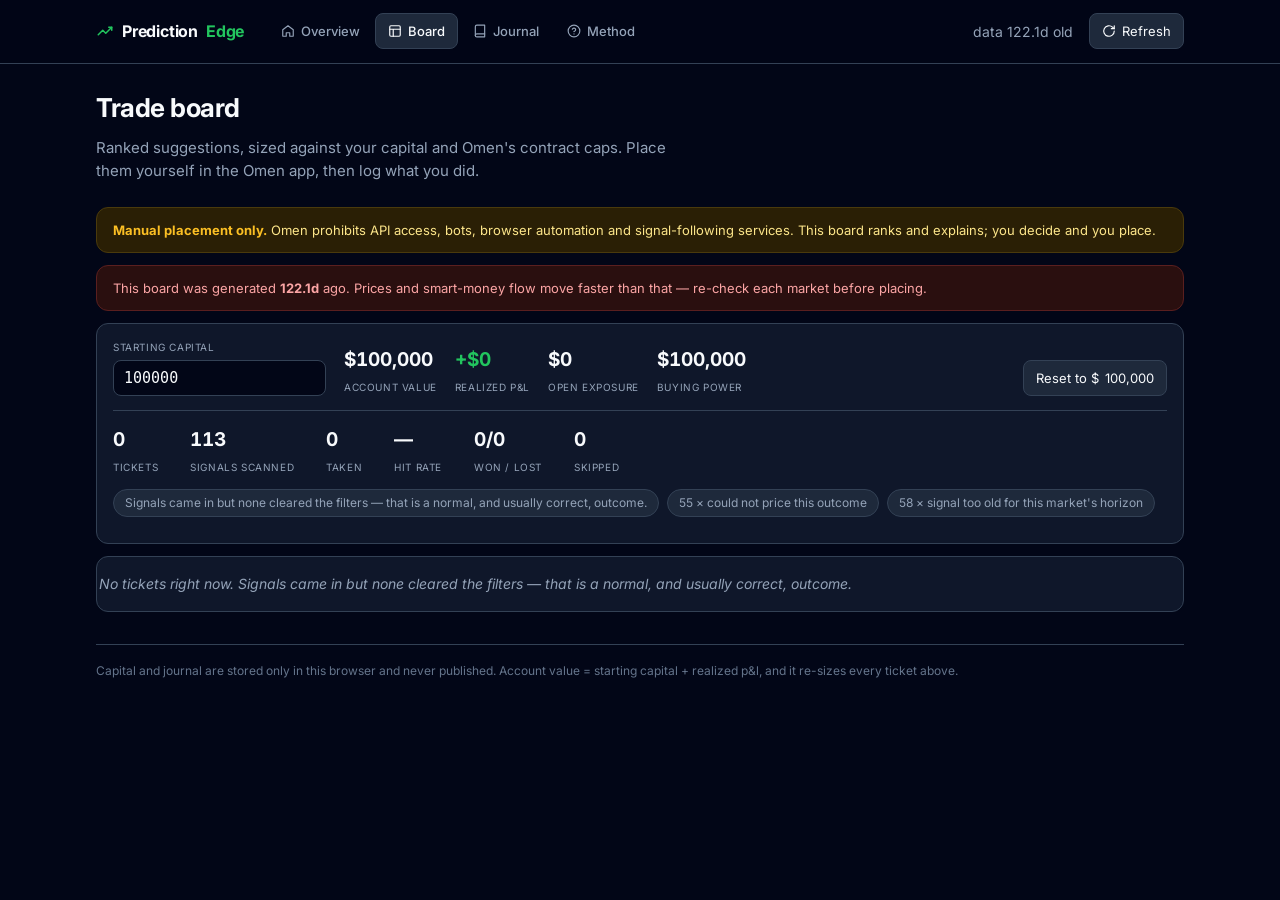
==== docs/board.html @ c85e6800 "Redesign the site: four pages, shared assets, dashboard design system The board had outgrown one pag" ====
<!doctype html>
<html lang="en">
<head>
<meta charset="utf-8" />
<meta name="viewport" content="width=device-width, initial-scale=1" />
<meta name="robots" content="noindex, nofollow" />
<title>PredictionEdge — trade board</title>
<link rel="stylesheet" href="assets/app.css" />
</head>
<body>
<div class="wrap">
  <h1>Trade board</h1>
  <p class="lede">Ranked suggestions, sized against your capital and Omen's contract caps.
    Place them yourself in the Omen app, then log what you did.</p>

  <div class="banner">
    <b>Manual placement only.</b> Omen prohibits API access, bots, browser automation and
    signal-following services. This board ranks and explains; you decide and you place.
  </div>

  <div class="alert" id="stale"></div>
  <div class="alert" id="danger"></div>

  <div class="card">
    <div style="display:flex;align-items:flex-end;gap:18px;flex-wrap:wrap;
                padding-bottom:14px;margin-bottom:14px;border-bottom:1px solid var(--line)">
      <div>
        <label for="cap" style="display:block;color:var(--muted);font-size:10px;
          text-transform:uppercase;letter-spacing:.6px;margin-bottom:5px">Starting capital</label>
        <input type="number" id="cap" min="0" step="100" oninput="setCapital(this.value)" />
      </div>
      <div class="stat"><b id="v-account">—</b><span>account value</span></div>
      <div class="stat"><b id="v-realized">—</b><span>realized p&amp;l</span></div>
      <div class="stat"><b id="v-open">—</b><span>open exposure</span></div>
      <div class="stat"><b id="v-power">—</b><span>buying power</span></div>
      <div class="grow"></div>
      <button onclick="resetCapital()">Reset to $<span id="defcap"></span></button>
    </div>
    <div class="stats" id="stats"></div>
    <div class="filters" id="filters"></div>
    <div class="muted" style="font-size:12px;margin-top:10px" id="openrow"></div>
  </div>

  <div id="tickets"></div>

  <footer>
    Capital and journal are stored only in this browser and never published. Account value
    = starting capital + realized p&amp;l, and it re-sizes every ticket above.
  </footer>
</div>

<script src="assets/app.js"></script>
<script>
mountNav('board.html');

function render(keepFocus){
  stampUpdated();
  $('defcap').textContent = Number(defaultCap()).toLocaleString();
  if(!keepFocus || document.activeElement !== $('cap')) $('cap').value = capital();

  const age = dataAgeMin(), s = $('stale');
  if(age != null && age > 90){
    s.style.display='block';
    s.innerHTML = `This board was generated <b>${fmtDur(age/60)}</b> ago. Prices and
      smart-money flow move faster than that — re-check each market before placing.`;
  } else s.style.display='none';

  const L = ledger();
  $('v-account').textContent  = money(L.account);
  $('v-realized').textContent = signed(L.realized);
  $('v-realized').className   = L.realized>=0?'pos':'neg';
  $('v-open').textContent     = money(L.openExposure);
  $('v-power').textContent    = money(L.power);
  $('v-power').className      = L.power<0?'neg':'';

  // Omen's 5% daily loss limit, estimated from outcomes logged in the last 24h.
  const lim = L.start * ((DATA.omen && DATA.omen.daily_loss_fraction) || 0.05);
  const d = $('danger');
  if(L.todayPnl < 0 && Math.abs(L.todayPnl) >= lim*0.6){
    d.style.display='block';
    d.innerHTML = Math.abs(L.todayPnl) >= lim
      ? `<b>Daily loss limit reached.</b> Logged losses in the last 24h are
         ${money(Math.abs(L.todayPnl))} against Omen's ${money(lim)} (5%) limit. Stop for the day.`
      : `Logged losses in the last 24h are ${money(Math.abs(L.todayPnl))} of Omen's
         ${money(lim)} (5%) daily limit — ${money(lim-Math.abs(L.todayPnl))} of room left.`;
  } else d.style.display='none';

  const {live, expired} = splitTickets();
  $('stats').innerHTML =
    stat(live.length,'tickets')+stat(DATA.considered||0,'signals scanned')+
    stat(L.taken,'taken')+stat(L.hit==null?'—':(L.hit*100).toFixed(0)+'%','hit rate')+
    stat(L.won+'/'+L.lost,'won / lost')+stat(L.skipped,'skipped');

  $('openrow').innerHTML = L.openCount
    ? `<b style="color:var(--txt)">${L.openCount}</b> position${L.openCount!==1?'s':''} still open,
       ${money(L.openExposure)} at risk — mark them Won or Lost as they resolve to keep capital accurate.`
    : '';

  const chips = Object.entries(DATA.rejected||{}).map(([k,v])=>`<span class="chip">${v} × ${esc(k)}</span>`);
  if(expired.length) chips.unshift(`<span class="chip">${expired.length} × expired since generated</span>`);
  (DATA.notes||[]).forEach(n=>chips.unshift(`<span class="chip">${esc(n)}</span>`));
  $('filters').innerHTML = chips.join('');

  $('tickets').innerHTML = live.length
    ? live.map((t,i)=>ticket(t,i+1,L)).join('')
    : `<div class="card empty">No tickets right now. ${esc((DATA.notes||[])[0]
        ||'An empty board is a normal, and usually correct, outcome.')}</div>`;
}
function stat(v,l){ return `<div class="stat"><b>${v}</b><span>${l}</span></div>`; }

function ticket(t,rank,L){
  const id = t.market_id+':'+t.outcome;
  const st = (jread()[id]||{}).status||'';
  const done = ['taken','skipped','won','lost'].includes(st);
  const h = hoursLeft(t), a = ageMin(t);
  const z = sizeFor(t.entry_price, L.account, t.conviction);
  const warnings = (t.warnings||[]).filter(w=>!/size capped by Omen/.test(w));
  if(z && z.capped==='omen-market-limit') warnings.push("size capped by Omen's per-market contract limit");
  if(z && z.cost > L.power) warnings.push('costs more than your buying power');
  const why = (t.why||[]).map(w =>
    /latest buy .* min ago/.test(w) && a!=null ? `latest buy ${a.toFixed(0)} min ago` :
    /until it resolves/.test(w) && h!=null ? `${h.toFixed(0)}h until it resolves` : w);
  return `<article class="ticket ${done?'done':''}">
    <div class="thead">
      <div class="rank">${rank}</div>
      <div style="flex:1">
        <div class="side">${esc(t.side_label)}</div>
        ${t.url?`<a class="mkt" href="${esc(t.url)}" target="_blank" rel="noopener">verify on Polymarket ${ICON.ext}</a>`:''}
      </div>
      <div class="conv"><b>${(t.conviction*100).toFixed(0)}</b><span>conviction</span></div>
    </div>
    <div class="bar"><i style="width:${(t.conviction*100).toFixed(0)}%"></i></div>
    <div class="grid">
      <div class="f"><b>${t.entry_price.toFixed(2)}</b><span>buy at (when generated)</span></div>
      <div class="f"><b>${z?z.contracts:'—'}</b><span>contracts</span></div>
      <div class="f"><b>${z?'$'+z.cost.toFixed(2):'—'}</b><span>cost</span></div>
      <div class="f"><b>${z?'$'+z.max_payout.toFixed(0):'—'}</b><span>if it wins</span></div>
      <div class="f"><b>${fmtDur(h)}</b><span>to resolve</span></div>
      <div class="f"><b>${t.whale_price.toFixed(2)}</b><span>whale paid</span></div>
    </div>
    <ul class="why">${why.map(w=>`<li>${esc(w)}</li>`).join('')}</ul>
    ${warnings.length?`<div class="warn">${warnings.map(esc).join(' · ')}</div>`:''}
    <div class="acts">
      ${done
        ? `<span class="status">logged: ${esc(st)}</span>
           <button onclick="mark('${esc(id)}','won')">Won</button>
           <button onclick="mark('${esc(id)}','lost')">Lost</button>
           <button onclick="mark('${esc(id)}','')">Undo</button>`
        : `<button class="take" onclick="mark('${esc(id)}','taken')">I placed this</button>
           <button class="skip" onclick="mark('${esc(id)}','skipped')">Skip</button>`}
    </div>
  </article>`;
}
function onLoadError(){ $('tickets').innerHTML='<div class="card empty">Could not load board.json.</div>'; }
load(); setInterval(load, 300000);
</script>
</body>
</html>
---- docs/assets/app.css ----
/* PredictionEdge — shared styles.
   One stylesheet across all pages so the views read as one product.
   Palette/type follow the "Modern Dark" fintech-dashboard system: deep slate base
   (never pure #000, which smears on OLED), green reserved for positive/accent only. */

@import url('https://fonts.googleapis.com/css2?family=Inter:wght@400;500;600;700&display=swap');

:root{
  /* surfaces */
  --bg:#020617; --panel:#0F172A; --panel2:#1E293B; --line:#334155;
  /* text */
  --txt:#F8FAFC; --muted:#94A3B8; --dim:#64748B;
  /* semantic */
  --accent:#22C55E; --accent2:#38BDF8; --warn:#FBBF24; --bad:#EF4444;
  /* dense dashboard scale (8-32px) */
  --s1:8px; --s2:12px; --s3:16px; --s4:24px; --s5:32px;
  --radius:12px;
  --ease:cubic-bezier(.16,1,.3,1);
}
*{box-sizing:border-box}
html{-webkit-text-size-adjust:100%}
body{margin:0;background:var(--bg);color:var(--txt);
  font-family:Inter,-apple-system,BlinkMacSystemFont,"Segoe UI",Roboto,sans-serif;
  font-size:14px;line-height:1.55;-webkit-font-smoothing:antialiased}
a{color:var(--accent2)}
button,a,summary,[role=button]{cursor:pointer}
:focus-visible{outline:2px solid var(--accent2);outline-offset:2px;border-radius:6px}
.wrap{max-width:1120px;margin:0 auto;padding:0 var(--s3) 64px}
.muted{color:var(--muted)}.dim{color:var(--dim)}
.grow{flex:1}
.mono{font-family:ui-monospace,SFMono-Regular,Menlo,Consolas,monospace;
  font-variant-numeric:tabular-nums}
.pos{color:var(--accent)}.neg{color:var(--bad)}
.sr{position:absolute;width:1px;height:1px;overflow:hidden;clip:rect(0 0 0 0);
  white-space:nowrap}

/* --- top bar + tabs ---------------------------------------------------- */
.topbar{position:sticky;top:0;z-index:20;background:rgba(2,6,23,.88);
  backdrop-filter:blur(10px);border-bottom:1px solid var(--line);margin-bottom:var(--s4)}
.topbar .inner{max-width:1120px;margin:0 auto;padding:var(--s2) var(--s3);
  display:flex;align-items:center;gap:var(--s3);flex-wrap:wrap}
.logo{display:flex;align-items:center;gap:8px;font-weight:700;font-size:16px;
  text-decoration:none;color:var(--txt);letter-spacing:-.2px;
  padding:7px 8px;margin-left:-8px;border-radius:8px;min-height:38px}
.logo:hover{background:var(--panel2)}
.logo span{color:var(--accent)}
.logo svg{width:18px;height:18px;color:var(--accent)}
nav.tabs{display:flex;gap:2px;flex-wrap:wrap}
nav.tabs a{display:flex;align-items:center;gap:6px;color:var(--muted);
  text-decoration:none;font-size:13px;font-weight:500;padding:7px 12px;
  border-radius:8px;border:1px solid transparent;transition:.18s var(--ease)}
nav.tabs a svg{width:14px;height:14px}
nav.tabs a:hover{color:var(--txt);background:var(--panel2)}
nav.tabs a[aria-current=page]{color:var(--txt);background:var(--panel2);
  border-color:var(--line)}

button{background:var(--panel2);color:var(--txt);border:1px solid var(--line);
  border-radius:8px;padding:7px 12px;font:inherit;font-size:13px;
  display:inline-flex;align-items:center;gap:6px;transition:.18s var(--ease)}
button:hover{border-color:var(--accent2)}
button svg{width:14px;height:14px}
input[type=number],input[type=text]{background:var(--bg);color:var(--txt);
  border:1px solid var(--line);border-radius:8px;padding:8px 10px;font-size:15px;
  font-family:ui-monospace,SFMono-Regular,Menlo,monospace;font-variant-numeric:tabular-nums}
input:focus{outline:none;border-color:var(--accent2)}

/* --- blocks ------------------------------------------------------------- */
.card{background:var(--panel);border:1px solid var(--line);border-radius:var(--radius);
  padding:var(--s3);margin-bottom:var(--s2)}
h1{font-size:26px;margin:0 0 var(--s1);letter-spacing:-.5px;font-weight:700}
h2{font-size:17px;margin:var(--s5) 0 var(--s2);font-weight:600;letter-spacing:-.2px}
h3{font-size:11px;margin:var(--s4) 0 var(--s1);color:var(--muted);font-weight:600;
  text-transform:uppercase;letter-spacing:.7px}
p{margin:0 0 var(--s2)}
.lede{font-size:15px;color:var(--muted);max-width:66ch;margin-bottom:var(--s4)}

.banner{background:#2A1F05;border:1px solid #4A3A0C;color:#FDE68A;
  border-radius:var(--radius);padding:var(--s2) var(--s3);margin-bottom:var(--s2);font-size:13px}
.banner b{color:var(--warn)}
.alert{background:#2A0F0F;border:1px solid #5A1F1F;color:#FCA5A5;
  border-radius:var(--radius);padding:var(--s2) var(--s3);margin-bottom:var(--s2);
  font-size:13px;display:none}

.stats{display:flex;gap:var(--s5);flex-wrap:wrap}
.stat b{font-size:19px;display:block;font-variant-numeric:tabular-nums}
.stat span{color:var(--muted);font-size:10px;text-transform:uppercase;letter-spacing:.6px}

.chip{background:var(--panel2);border:1px solid var(--line);border-radius:99px;
  padding:4px 11px;font-size:12px;color:var(--muted);display:inline-block}
.filters{display:flex;flex-wrap:wrap;gap:var(--s1);margin-top:var(--s2)}
.empty{color:var(--muted);font-style:italic;padding:var(--s3) 2px}

/* --- landing ------------------------------------------------------------ */
.hero{padding:var(--s5) 0 var(--s2)}
.hero h1{font-size:34px;line-height:1.15}
@media(max-width:600px){.hero h1{font-size:26px}}
.pill{display:inline-flex;align-items:center;gap:7px;background:var(--panel2);
  border:1px solid var(--line);border-radius:99px;padding:5px 13px;font-size:12px;
  color:var(--muted);margin-bottom:var(--s3)}
.dot{width:7px;height:7px;border-radius:99px;background:var(--accent);flex:none}
.dot.warn{background:var(--warn)}.dot.bad{background:var(--bad)}
.cards{display:grid;grid-template-columns:repeat(auto-fit,minmax(240px,1fr));gap:var(--s2)}
a.tile{display:block;text-decoration:none;color:inherit;background:var(--panel);
  border:1px solid var(--line);border-radius:var(--radius);padding:var(--s3);
  transition:.18s var(--ease)}
a.tile:hover{border-color:var(--accent2);transform:translateY(-2px)}
a.tile .th{display:flex;align-items:center;gap:8px;margin-bottom:6px}
a.tile svg{width:16px;height:16px;color:var(--accent2)}
a.tile b{font-size:15px;font-weight:600}
a.tile span{color:var(--muted);font-size:13px;line-height:1.5;display:block}

/* --- tickets ------------------------------------------------------------ */
.ticket{background:var(--panel);border:1px solid var(--line);border-radius:var(--radius);
  padding:var(--s3);margin-bottom:var(--s2)}
.ticket.done{opacity:.5}
.thead{display:flex;align-items:flex-start;gap:var(--s2);margin-bottom:var(--s2)}
.rank{background:var(--panel2);border:1px solid var(--line);border-radius:8px;
  width:28px;height:28px;display:flex;align-items:center;justify-content:center;
  font-weight:700;font-size:13px;color:var(--muted);flex:none}
.side{font-size:16px;font-weight:600;line-height:1.35}
.conv{flex:none;text-align:right}
.conv b{font-size:18px;color:var(--accent);font-variant-numeric:tabular-nums}
.conv span{display:block;color:var(--muted);font-size:10px;text-transform:uppercase;
  letter-spacing:.5px}
.bar{height:4px;background:var(--panel2);border-radius:99px;overflow:hidden;
  margin:var(--s1) 0 var(--s2)}
.bar>i{display:block;height:100%;background:linear-gradient(90deg,var(--accent2),var(--accent));
  transition:width .4s var(--ease)}
.grid{display:grid;grid-template-columns:repeat(auto-fit,minmax(104px,1fr));gap:var(--s2);
  margin-bottom:var(--s2)}
.f b{font-size:15px;display:block;font-family:ui-monospace,SFMono-Regular,Menlo,monospace;
  font-variant-numeric:tabular-nums}
.f span{color:var(--muted);font-size:11px}
ul.why{margin:0 0 var(--s2);padding-left:18px;color:var(--muted);font-size:13px}
ul.why li{margin:2px 0}
.warn{background:#2A1F05;border:1px solid #4A3A0C;color:var(--warn);border-radius:8px;
  padding:7px 10px;font-size:12px;margin-bottom:var(--s2)}
.acts{display:flex;gap:var(--s1);align-items:center;flex-wrap:wrap}
.take{border-color:#166534;color:var(--accent)}
.skip{border-color:#7F1D1D;color:var(--bad)}
.status{font-size:12px;padding:3px 9px;border-radius:99px;border:1px solid var(--line);
  color:var(--muted)}
a.mkt{display:inline-flex;align-items:center;gap:4px;color:var(--accent2);
  text-decoration:none;font-size:12px}
a.mkt:hover{text-decoration:underline}
a.mkt svg{width:11px;height:11px}

/* --- tables ------------------------------------------------------------- */
.scroll{overflow-x:auto}
table{width:100%;border-collapse:collapse;font-size:13px}
th{text-align:left;color:var(--muted);font-weight:600;font-size:10px;
  text-transform:uppercase;letter-spacing:.6px;padding:var(--s1) 10px;
  border-bottom:1px solid var(--line);white-space:nowrap}
td{padding:9px 10px;border-bottom:1px solid #16203A;vertical-align:top}
tr:last-child td{border-bottom:none}
td.num{font-family:ui-monospace,Menlo,monospace;font-variant-numeric:tabular-nums}

/* --- prose (method page) ------------------------------------------------ */
.prose{max-width:72ch}
.prose li{margin:5px 0;color:var(--muted)}
.prose strong{color:var(--txt)}
.prose code{background:var(--panel2);border:1px solid var(--line);border-radius:5px;
  padding:1px 6px;font-size:12.5px;font-family:ui-monospace,Menlo,monospace}
.step{display:flex;gap:var(--s2);margin-bottom:var(--s2)}
.step .n{flex:none;width:24px;height:24px;border-radius:99px;background:var(--panel2);
  border:1px solid var(--line);display:flex;align-items:center;justify-content:center;
  font-size:11px;font-weight:600;color:var(--muted)}

footer{color:var(--dim);font-size:12px;margin-top:var(--s5);padding-top:var(--s3);
  border-top:1px solid var(--line);line-height:1.7}

@media(prefers-reduced-motion:reduce){
  *,*::before,*::after{animation-duration:.01ms!important;transition-duration:.01ms!important}
  a.tile:hover{transform:none}
}
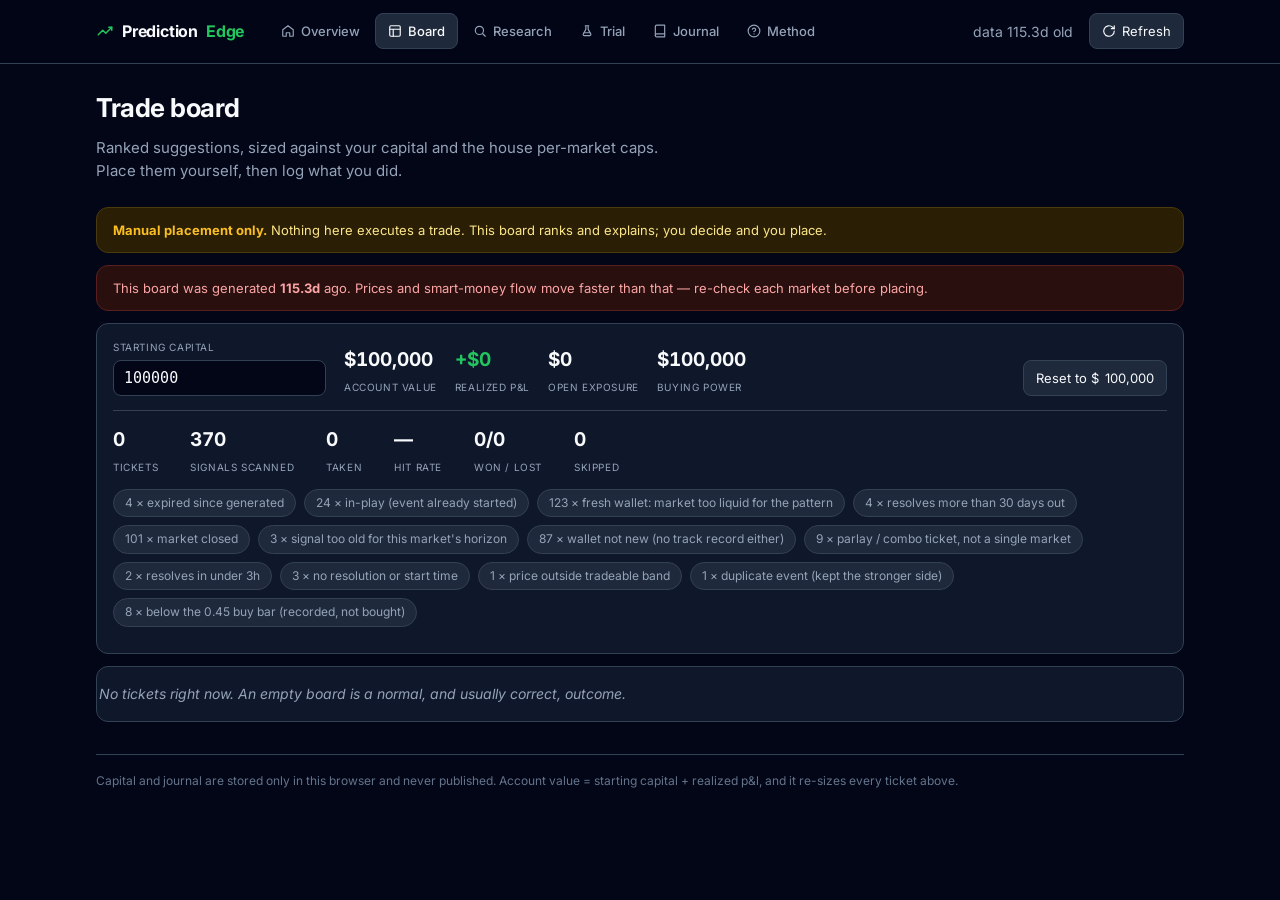
==== commit e0b21ae4: "Site: retire Omen from all user-facing copy The project no longer targets Omen as a placement venue," ====
--- a/docs/board.html
+++ b/docs/board.html
@@ -10,12 +10,12 @@
 <body>
 <div class="wrap">
   <h1>Trade board</h1>
-  <p class="lede">Ranked suggestions, sized against your capital and Omen's contract caps.
-    Place them yourself in the Omen app, then log what you did.</p>
+  <p class="lede">Ranked suggestions, sized against your capital and the house per-market
+    caps. Place them yourself, then log what you did.</p>
 
   <div class="banner">
-    <b>Manual placement only.</b> Omen prohibits API access, bots, browser automation and
-    signal-following services. This board ranks and explains; you decide and you place.
+    <b>Manual placement only.</b> Nothing here executes a trade.
+    This board ranks and explains; you decide and you place.
   </div>
 
   <div class="alert" id="stale"></div>
@@ -73,16 +73,16 @@
   $('v-power').textContent    = money(L.power);
   $('v-power').className      = L.power<0?'neg':'';
 
-  // Omen's 5% daily loss limit, estimated from outcomes logged in the last 24h.
+  // The house 5% daily-loss guardrail, estimated from outcomes logged in the last 24h.
   const lim = L.start * ((DATA.omen && DATA.omen.daily_loss_fraction) || 0.05);
   const d = $('danger');
   if(L.todayPnl < 0 && Math.abs(L.todayPnl) >= lim*0.6){
     d.style.display='block';
     d.innerHTML = Math.abs(L.todayPnl) >= lim
       ? `<b>Daily loss limit reached.</b> Logged losses in the last 24h are
-         ${money(Math.abs(L.todayPnl))} against Omen's ${money(lim)} (5%) limit. Stop for the day.`
-      : `Logged losses in the last 24h are ${money(Math.abs(L.todayPnl))} of Omen's
-         ${money(lim)} (5%) daily limit — ${money(lim-Math.abs(L.todayPnl))} of room left.`;
+         ${money(Math.abs(L.todayPnl))} against the ${money(lim)} (5%) guardrail. Stop for the day.`
+      : `Logged losses in the last 24h are ${money(Math.abs(L.todayPnl))} of the
+         ${money(lim)} (5%) daily guardrail — ${money(lim-Math.abs(L.todayPnl))} of room left.`;
   } else d.style.display='none';
 
   const {live, expired} = splitTickets();
@@ -114,8 +114,10 @@
   const done = ['taken','skipped','won','lost'].includes(st);
   const h = hoursLeft(t), a = ageMin(t);
   const z = sizeFor(t.entry_price, L.account, t.conviction);
+  // The backend may still phrase this warning in its own words; recompute it client-side
+  // so the displayed size and its warning can never disagree.
   const warnings = (t.warnings||[]).filter(w=>!/size capped by Omen/.test(w));
-  if(z && z.capped==='omen-market-limit') warnings.push("size capped by Omen's per-market contract limit");
+  if(z && z.capped==='omen-market-limit') warnings.push('size capped by the per-market contract limit');
   if(z && z.cost > L.power) warnings.push('costs more than your buying power');
   const why = (t.why||[]).map(w =>
     /latest buy .* min ago/.test(w) && a!=null ? `latest buy ${a.toFixed(0)} min ago` :
--- a/docs/assets/app.css
+++ b/docs/assets/app.css
@@ -73,6 +73,19 @@
   text-transform:uppercase;letter-spacing:.7px}
 p{margin:0 0 var(--s2)}
 .lede{font-size:15px;color:var(--muted);max-width:66ch;margin-bottom:var(--s4)}
+
+/* Collapsible position lists. The h2 keeps the document outline; the summary line
+   next to it carries the totals so a closed section still reports itself. */
+details.fold{margin:var(--s4) 0 var(--s2)}
+details.fold summary{display:flex;align-items:baseline;gap:var(--s2);list-style:none;
+  user-select:none}
+details.fold summary::-webkit-details-marker{display:none}
+details.fold summary h2{margin:0;display:inline}
+details.fold summary::before{content:'';border:solid var(--muted);border-width:0 2px 2px 0;
+  padding:3px;align-self:center;transform:rotate(-45deg);transition:transform .15s var(--ease)}
+details.fold[open] summary::before{transform:rotate(45deg)}
+details.fold summary:hover h2{color:var(--accent2)}
+details.fold > div{margin-top:var(--s2)}
 
 .banner{background:#2A1F05;border:1px solid #4A3A0C;color:#FDE68A;
   border-radius:var(--radius);padding:var(--s2) var(--s3);margin-bottom:var(--s2);font-size:13px}
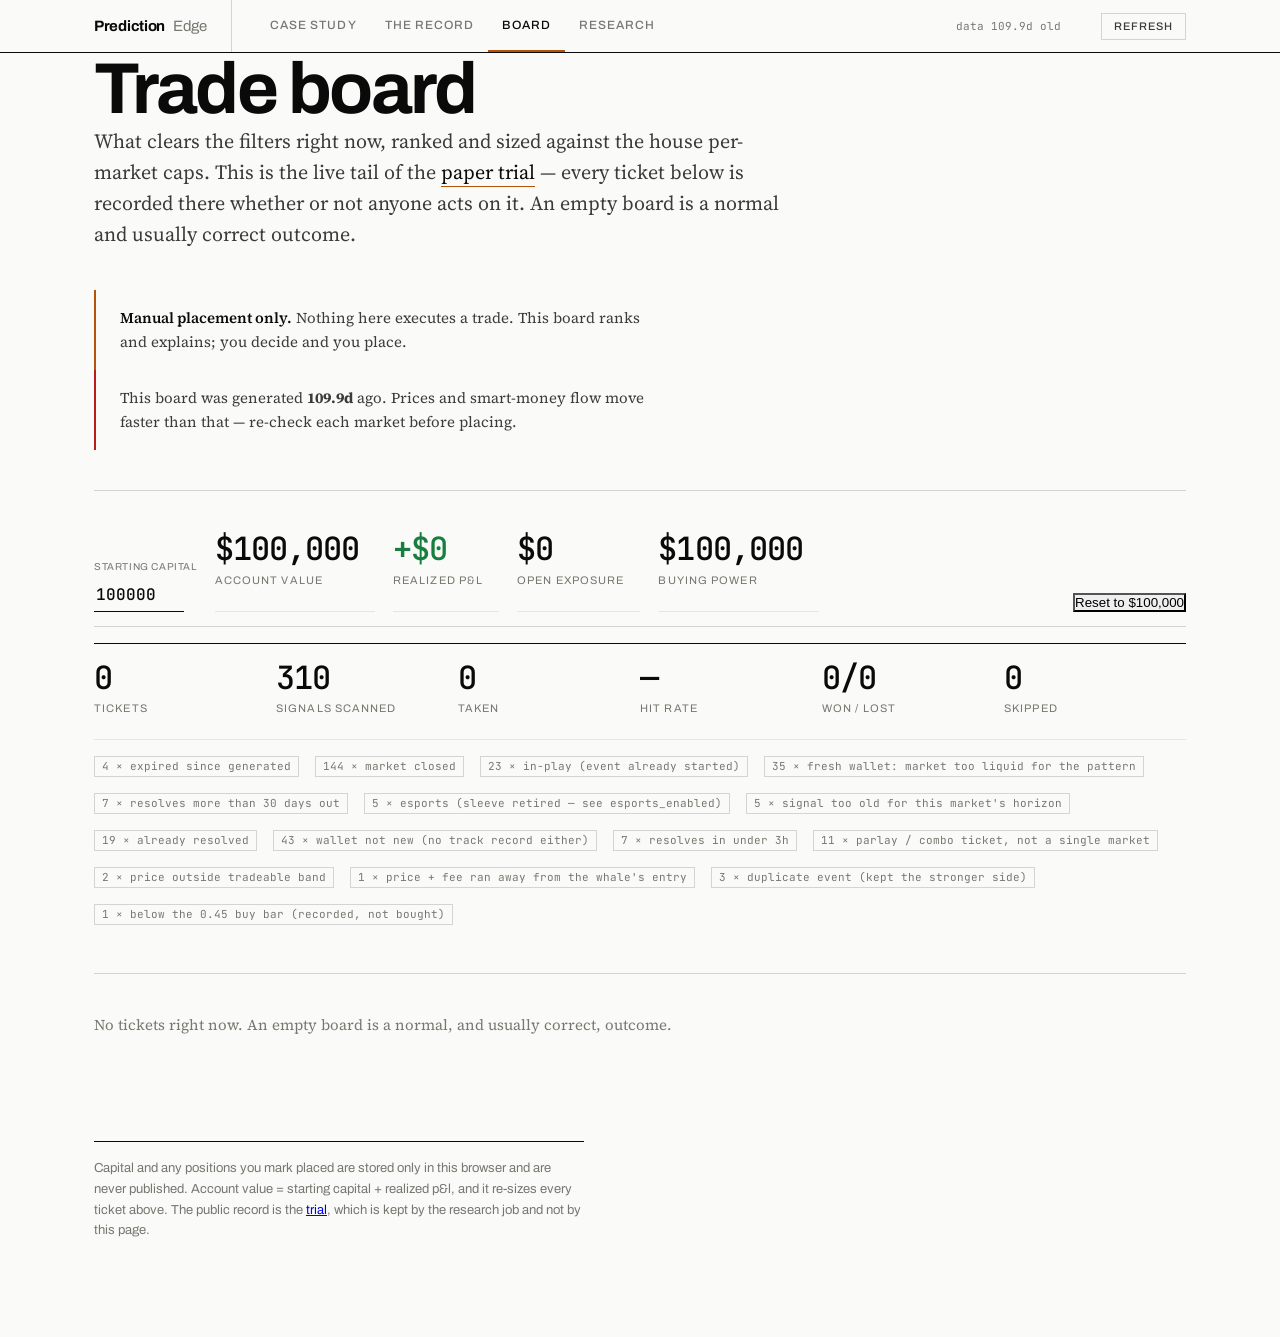
==== commit f7bf0237: "Rebuild the site as one case study about the trial The site was five sibling tabs of a dashboard - o" ====
--- a/docs/board.html
+++ b/docs/board.html
@@ -10,8 +10,10 @@
 <body>
 <div class="wrap">
   <h1>Trade board</h1>
-  <p class="lede">Ranked suggestions, sized against your capital and the house per-market
-    caps. Place them yourself, then log what you did.</p>
+  <p class="lede">What clears the filters right now, ranked and sized against the house
+    per-market caps. This is the live tail of the <a href="index.html">paper trial</a> —
+    every ticket below is recorded there whether or not anyone acts on it. An empty board
+    is a normal and usually correct outcome.</p>
 
   <div class="banner">
     <b>Manual placement only.</b> Nothing here executes a trade.
@@ -23,9 +25,9 @@
 
   <div class="card">
     <div style="display:flex;align-items:flex-end;gap:18px;flex-wrap:wrap;
-                padding-bottom:14px;margin-bottom:14px;border-bottom:1px solid var(--line)">
+                padding-bottom:14px;margin-bottom:14px;border-bottom:1px solid var(--rule)">
       <div>
-        <label for="cap" style="display:block;color:var(--muted);font-size:10px;
+        <label for="cap" style="display:block;color:var(--ink3);font-size:10px;
           text-transform:uppercase;letter-spacing:.6px;margin-bottom:5px">Starting capital</label>
         <input type="number" id="cap" min="0" step="100" oninput="setCapital(this.value)" />
       </div>
@@ -44,8 +46,10 @@
   <div id="tickets"></div>
 
   <footer>
-    Capital and journal are stored only in this browser and never published. Account value
-    = starting capital + realized p&amp;l, and it re-sizes every ticket above.
+    Capital and any positions you mark placed are stored only in this browser and are
+    never published. Account value = starting capital + realized p&amp;l, and it re-sizes
+    every ticket above. The public record is the <a href="trial.html">trial</a>, which is
+    kept by the research job and not by this page.
   </footer>
 </div>
 
@@ -74,7 +78,8 @@
   $('v-power').className      = L.power<0?'neg':'';
 
   // The house 5% daily-loss guardrail, estimated from outcomes logged in the last 24h.
-  const lim = L.start * ((DATA.omen && DATA.omen.daily_loss_fraction) || 0.05);
+  const sz = DATA.sizing || DATA.omen;
+  const lim = L.start * ((sz && sz.daily_loss_fraction) || 0.05);
   const d = $('danger');
   if(L.todayPnl < 0 && Math.abs(L.todayPnl) >= lim*0.6){
     d.style.display='block';
@@ -92,7 +97,7 @@
     stat(L.won+'/'+L.lost,'won / lost')+stat(L.skipped,'skipped');
 
   $('openrow').innerHTML = L.openCount
-    ? `<b style="color:var(--txt)">${L.openCount}</b> position${L.openCount!==1?'s':''} still open,
+    ? `<b style="color:var(--ink)">${L.openCount}</b> position${L.openCount!==1?'s':''} still open,
        ${money(L.openExposure)} at risk — mark them Won or Lost as they resolve to keep capital accurate.`
     : '';
 
@@ -116,8 +121,8 @@
   const z = sizeFor(t.entry_price, L.account, t.conviction);
   // The backend may still phrase this warning in its own words; recompute it client-side
   // so the displayed size and its warning can never disagree.
-  const warnings = (t.warnings||[]).filter(w=>!/size capped by Omen/.test(w));
-  if(z && z.capped==='omen-market-limit') warnings.push('size capped by the per-market contract limit');
+  const warnings = (t.warnings||[]).filter(w=>!/size capped by .*per-market contract limit/.test(w));
+  if(z && z.capped==='per-market-limit') warnings.push('size capped by the per-market contract limit');
   if(z && z.cost > L.power) warnings.push('costs more than your buying power');
   const why = (t.why||[]).map(w =>
     /latest buy .* min ago/.test(w) && a!=null ? `latest buy ${a.toFixed(0)} min ago` :
--- a/docs/assets/app.css
+++ b/docs/assets/app.css
@@ -1,188 +1,359 @@
-/* PredictionEdge — shared styles.
-   One stylesheet across all pages so the views read as one product.
-   Palette/type follow the "Modern Dark" fintech-dashboard system: deep slate base
-   (never pure #000, which smears on OLED), green reserved for positive/accent only. */
-
-@import url('https://fonts.googleapis.com/css2?family=Inter:wght@400;500;600;700&display=swap');
+/* PredictionEdge — Swiss/editorial document styling.
+   Rewritten 2026-08-17. The site is a case study about a paper trial, so it is built to
+   read like a printed research note: paper ground, ink text, hairline rules, one accent,
+   and every figure in a monospace with tabular figures so columns cannot dance.
+
+   RULES THIS SHEET KEEPS, deliberately:
+     - border-radius is 0 everywhere. No exceptions.
+     - box-shadow is never used. Depth comes from rules and whitespace.
+     - No gradients, no glass, no blur, no hover-scale. Hover moves a rule or a colour.
+     - Class names are unchanged from the previous sheet, because app.js and three pages
+       render them. This is a restyle, not a rename. */
+
+@import url('https://fonts.googleapis.com/css2?family=Archivo:wght@400;500;600;700&family=Source+Serif+4:ital,opsz,wght@0,8..60,400;0,8..60,600;1,8..60,400&family=JetBrains+Mono:wght@400;500;700&display=swap');
 
 :root{
-  /* surfaces */
-  --bg:#020617; --panel:#0F172A; --panel2:#1E293B; --line:#334155;
-  /* text */
-  --txt:#F8FAFC; --muted:#94A3B8; --dim:#64748B;
-  /* semantic */
-  --accent:#22C55E; --accent2:#38BDF8; --warn:#FBBF24; --bad:#EF4444;
-  /* dense dashboard scale (8-32px) */
-  --s1:8px; --s2:12px; --s3:16px; --s4:24px; --s5:32px;
-  --radius:12px;
-  --ease:cubic-bezier(.16,1,.3,1);
-}
-*{box-sizing:border-box}
+  --paper:#FAFAF8;
+  --paper2:#F3F2ED;
+  --ink:#0A0A0A;
+  --ink2:#3B3B38;
+  --ink3:#78776F;
+  --rule:#D4D4D0;
+  --rule2:#E6E5E0;
+  --accent:#B45309;
+  --pos:#15803D;
+  --neg:#B91C1C;
+  --warn:#A16207;
+
+  --sans:'Archivo',-apple-system,BlinkMacSystemFont,'Segoe UI',sans-serif;
+  --serif:'Source Serif 4',Georgia,'Times New Roman',serif;
+  --mono:'JetBrains Mono',ui-monospace,'SF Mono',Menlo,Consolas,monospace;
+
+  --measure:70ch;
+  --s1:4px; --s2:8px; --s3:16px; --s4:24px; --s5:40px; --s6:64px; --s7:96px;
+}
+
+*{box-sizing:border-box;margin:0;padding:0;border-radius:0}
+
 html{-webkit-text-size-adjust:100%}
-body{margin:0;background:var(--bg);color:var(--txt);
-  font-family:Inter,-apple-system,BlinkMacSystemFont,"Segoe UI",Roboto,sans-serif;
-  font-size:14px;line-height:1.55;-webkit-font-smoothing:antialiased}
-a{color:var(--accent2)}
-button,a,summary,[role=button]{cursor:pointer}
-:focus-visible{outline:2px solid var(--accent2);outline-offset:2px;border-radius:6px}
-.wrap{max-width:1120px;margin:0 auto;padding:0 var(--s3) 64px}
-.muted{color:var(--muted)}.dim{color:var(--dim)}
+
+body{
+  background:var(--paper);
+  color:var(--ink);
+  font:400 16px/1.6 var(--sans);
+  font-feature-settings:'kern' 1;
+  -webkit-font-smoothing:antialiased;
+  padding-bottom:var(--s7);
+}
+
+/* --- rhythm ---------------------------------------------------------------- */
+.wrap{max-width:1140px;margin:0 auto;padding:0 var(--s4)}
+
+section, .card, .cards, .banner, h2, .scroll, .fold, .filters{margin-top:var(--s5)}
+.card > * + *{margin-top:var(--s3)}
+
+/* --- masthead -------------------------------------------------------------- */
+.topbar{
+  border-bottom:1px solid var(--ink);
+  background:var(--paper);
+  position:sticky; top:0; z-index:50;
+}
+.topbar .inner{
+  max-width:1140px;margin:0 auto;padding:0 var(--s4);
+  display:flex;align-items:stretch;gap:var(--s4);min-height:52px;
+}
+.topbar .logo{
+  display:flex;align-items:center;gap:8px;
+  font:700 15px/1 var(--sans);letter-spacing:-.02em;
+  color:var(--ink);text-decoration:none;padding-right:var(--s4);
+  border-right:1px solid var(--rule);
+}
+.topbar .logo span{font-weight:400;color:var(--ink3)}
+.topbar .logo svg{display:none}
+
+.tabs{display:flex;align-items:stretch}
+.tabs a{
+  display:flex;align-items:center;white-space:nowrap;
+  padding:0 14px;
+  font:500 12px/1 var(--sans);letter-spacing:.09em;text-transform:uppercase;
+  color:var(--ink3);text-decoration:none;
+  border-bottom:2px solid transparent;
+  transition:color .12s linear,border-color .12s linear;
+}
+.tabs a svg{display:none}
+.tabs a:hover{color:var(--ink)}
+.tabs a[aria-current="page"]{color:var(--ink);border-bottom-color:var(--accent)}
 .grow{flex:1}
-.mono{font-family:ui-monospace,SFMono-Regular,Menlo,Consolas,monospace;
-  font-variant-numeric:tabular-nums}
-.pos{color:var(--accent)}.neg{color:var(--bad)}
-.sr{position:absolute;width:1px;height:1px;overflow:hidden;clip:rect(0 0 0 0);
-  white-space:nowrap}
-
-/* --- top bar + tabs ---------------------------------------------------- */
-.topbar{position:sticky;top:0;z-index:20;background:rgba(2,6,23,.88);
-  backdrop-filter:blur(10px);border-bottom:1px solid var(--line);margin-bottom:var(--s4)}
-.topbar .inner{max-width:1120px;margin:0 auto;padding:var(--s2) var(--s3);
-  display:flex;align-items:center;gap:var(--s3);flex-wrap:wrap}
-.logo{display:flex;align-items:center;gap:8px;font-weight:700;font-size:16px;
-  text-decoration:none;color:var(--txt);letter-spacing:-.2px;
-  padding:7px 8px;margin-left:-8px;border-radius:8px;min-height:38px}
-.logo:hover{background:var(--panel2)}
-.logo span{color:var(--accent)}
-.logo svg{width:18px;height:18px;color:var(--accent)}
-nav.tabs{display:flex;gap:2px;flex-wrap:wrap}
-nav.tabs a{display:flex;align-items:center;gap:6px;color:var(--muted);
-  text-decoration:none;font-size:13px;font-weight:500;padding:7px 12px;
-  border-radius:8px;border:1px solid transparent;transition:.18s var(--ease)}
-nav.tabs a svg{width:14px;height:14px}
-nav.tabs a:hover{color:var(--txt);background:var(--panel2)}
-nav.tabs a[aria-current=page]{color:var(--txt);background:var(--panel2);
-  border-color:var(--line)}
-
-button{background:var(--panel2);color:var(--txt);border:1px solid var(--line);
-  border-radius:8px;padding:7px 12px;font:inherit;font-size:13px;
-  display:inline-flex;align-items:center;gap:6px;transition:.18s var(--ease)}
-button:hover{border-color:var(--accent2)}
-button svg{width:14px;height:14px}
-input[type=number],input[type=text]{background:var(--bg);color:var(--txt);
-  border:1px solid var(--line);border-radius:8px;padding:8px 10px;font-size:15px;
-  font-family:ui-monospace,SFMono-Regular,Menlo,monospace;font-variant-numeric:tabular-nums}
-input:focus{outline:none;border-color:var(--accent2)}
-
-/* --- blocks ------------------------------------------------------------- */
-.card{background:var(--panel);border:1px solid var(--line);border-radius:var(--radius);
-  padding:var(--s3);margin-bottom:var(--s2)}
-h1{font-size:26px;margin:0 0 var(--s1);letter-spacing:-.5px;font-weight:700}
-h2{font-size:17px;margin:var(--s5) 0 var(--s2);font-weight:600;letter-spacing:-.2px}
-h3{font-size:11px;margin:var(--s4) 0 var(--s1);color:var(--muted);font-weight:600;
-  text-transform:uppercase;letter-spacing:.7px}
-p{margin:0 0 var(--s2)}
-.lede{font-size:15px;color:var(--muted);max-width:66ch;margin-bottom:var(--s4)}
-
-/* Collapsible position lists. The h2 keeps the document outline; the summary line
-   next to it carries the totals so a closed section still reports itself. */
-details.fold{margin:var(--s4) 0 var(--s2)}
-details.fold summary{display:flex;align-items:baseline;gap:var(--s2);list-style:none;
-  user-select:none}
-details.fold summary::-webkit-details-marker{display:none}
-details.fold summary h2{margin:0;display:inline}
-details.fold summary::before{content:'';border:solid var(--muted);border-width:0 2px 2px 0;
-  padding:3px;align-self:center;transform:rotate(-45deg);transition:transform .15s var(--ease)}
-details.fold[open] summary::before{transform:rotate(45deg)}
-details.fold summary:hover h2{color:var(--accent2)}
-details.fold > div{margin-top:var(--s2)}
-
-.banner{background:#2A1F05;border:1px solid #4A3A0C;color:#FDE68A;
-  border-radius:var(--radius);padding:var(--s2) var(--s3);margin-bottom:var(--s2);font-size:13px}
-.banner b{color:var(--warn)}
-.alert{background:#2A0F0F;border:1px solid #5A1F1F;color:#FCA5A5;
-  border-radius:var(--radius);padding:var(--s2) var(--s3);margin-bottom:var(--s2);
-  font-size:13px;display:none}
-
-.stats{display:flex;gap:var(--s5);flex-wrap:wrap}
-.stat b{font-size:19px;display:block;font-variant-numeric:tabular-nums}
-.stat span{color:var(--muted);font-size:10px;text-transform:uppercase;letter-spacing:.6px}
-
-.chip{background:var(--panel2);border:1px solid var(--line);border-radius:99px;
-  padding:4px 11px;font-size:12px;color:var(--muted);display:inline-block}
-.filters{display:flex;flex-wrap:wrap;gap:var(--s1);margin-top:var(--s2)}
-.empty{color:var(--muted);font-style:italic;padding:var(--s3) 2px}
-
-/* --- landing ------------------------------------------------------------ */
-.hero{padding:var(--s5) 0 var(--s2)}
-.hero h1{font-size:34px;line-height:1.15}
-@media(max-width:600px){.hero h1{font-size:26px}}
-.pill{display:inline-flex;align-items:center;gap:7px;background:var(--panel2);
-  border:1px solid var(--line);border-radius:99px;padding:5px 13px;font-size:12px;
-  color:var(--muted);margin-bottom:var(--s3)}
-.dot{width:7px;height:7px;border-radius:99px;background:var(--accent);flex:none}
-.dot.warn{background:var(--warn)}.dot.bad{background:var(--bad)}
-.cards{display:grid;grid-template-columns:repeat(auto-fit,minmax(240px,1fr));gap:var(--s2)}
-a.tile{display:block;text-decoration:none;color:inherit;background:var(--panel);
-  border:1px solid var(--line);border-radius:var(--radius);padding:var(--s3);
-  transition:.18s var(--ease)}
-a.tile:hover{border-color:var(--accent2);transform:translateY(-2px)}
-a.tile .th{display:flex;align-items:center;gap:8px;margin-bottom:6px}
-a.tile svg{width:16px;height:16px;color:var(--accent2)}
-a.tile b{font-size:15px;font-weight:600}
-a.tile span{color:var(--muted);font-size:13px;line-height:1.5;display:block}
-
-/* --- tickets ------------------------------------------------------------ */
-.ticket{background:var(--panel);border:1px solid var(--line);border-radius:var(--radius);
-  padding:var(--s3);margin-bottom:var(--s2)}
-.ticket.done{opacity:.5}
-.thead{display:flex;align-items:flex-start;gap:var(--s2);margin-bottom:var(--s2)}
-.rank{background:var(--panel2);border:1px solid var(--line);border-radius:8px;
-  width:28px;height:28px;display:flex;align-items:center;justify-content:center;
-  font-weight:700;font-size:13px;color:var(--muted);flex:none}
-.side{font-size:16px;font-weight:600;line-height:1.35}
-.conv{flex:none;text-align:right}
-.conv b{font-size:18px;color:var(--accent);font-variant-numeric:tabular-nums}
-.conv span{display:block;color:var(--muted);font-size:10px;text-transform:uppercase;
-  letter-spacing:.5px}
-.bar{height:4px;background:var(--panel2);border-radius:99px;overflow:hidden;
-  margin:var(--s1) 0 var(--s2)}
-.bar>i{display:block;height:100%;background:linear-gradient(90deg,var(--accent2),var(--accent));
-  transition:width .4s var(--ease)}
-.grid{display:grid;grid-template-columns:repeat(auto-fit,minmax(104px,1fr));gap:var(--s2);
-  margin-bottom:var(--s2)}
-.f b{font-size:15px;display:block;font-family:ui-monospace,SFMono-Regular,Menlo,monospace;
-  font-variant-numeric:tabular-nums}
-.f span{color:var(--muted);font-size:11px}
-ul.why{margin:0 0 var(--s2);padding-left:18px;color:var(--muted);font-size:13px}
-ul.why li{margin:2px 0}
-.warn{background:#2A1F05;border:1px solid #4A3A0C;color:var(--warn);border-radius:8px;
-  padding:7px 10px;font-size:12px;margin-bottom:var(--s2)}
-.acts{display:flex;gap:var(--s1);align-items:center;flex-wrap:wrap}
-.take{border-color:#166534;color:var(--accent)}
-.skip{border-color:#7F1D1D;color:var(--bad)}
-.status{font-size:12px;padding:3px 9px;border-radius:99px;border:1px solid var(--line);
-  color:var(--muted)}
-a.mkt{display:inline-flex;align-items:center;gap:4px;color:var(--accent2);
-  text-decoration:none;font-size:12px}
-a.mkt:hover{text-decoration:underline}
-a.mkt svg{width:11px;height:11px}
-
-/* --- tables ------------------------------------------------------------- */
+
+.topbar .muted{display:flex;align-items:center;white-space:nowrap;padding-right:var(--s3);
+                font:400 11px/1 var(--mono);color:var(--ink3)}
+.topbar button{
+  align-self:center;
+  font:500 11px/1 var(--sans);letter-spacing:.09em;text-transform:uppercase;
+  background:none;border:1px solid var(--rule);color:var(--ink2);
+  padding:7px 12px;cursor:pointer;
+  transition:border-color .12s linear,color .12s linear;
+}
+.topbar button:hover{border-color:var(--ink);color:var(--ink)}
+.topbar button svg{display:none}
+
+/* --- headline type --------------------------------------------------------- */
+h1{
+  font:700 clamp(38px,6.4vw,72px)/1.02 var(--sans);
+  letter-spacing:-.035em;
+  max-width:16ch;
+}
+h1 br{display:none}
+
+h2{
+  font:600 13px/1 var(--sans);
+  letter-spacing:.13em;text-transform:uppercase;
+  padding-bottom:var(--s2);
+  border-bottom:1px solid var(--ink);
+}
+h3{font:600 19px/1.25 var(--sans);letter-spacing:-.015em}
+
+.lede{
+  font:400 20px/1.55 var(--serif);
+  color:var(--ink2);
+  max-width:var(--measure);
+}
+
+.prose p, .prose li{font:400 17px/1.65 var(--serif);color:var(--ink2);max-width:var(--measure)}
+.prose p + p{margin-top:var(--s3)}
+.prose strong{font-weight:600;color:var(--ink)}
+.prose em{font-style:italic}
+p a, .prose a, .mkt{
+  color:var(--ink);
+  text-decoration:none;
+  border-bottom:1px solid var(--accent);
+  transition:background-color .12s linear;
+}
+p a:hover, .prose a:hover, .mkt:hover{background:#F5E9DC}
+
+code{font:400 .92em/1 var(--mono);background:var(--paper2);padding:2px 5px;border:1px solid var(--rule2)}
+
+.muted{color:var(--ink3)}
+.mono{font-family:var(--mono);font-variant-numeric:tabular-nums}
+.num{font-family:var(--mono);font-variant-numeric:tabular-nums;text-align:right;white-space:nowrap}
+.pos{color:var(--pos)}
+.neg,.bad{color:var(--neg)}
+.warn{color:var(--warn)}
+
+/* --- hero ------------------------------------------------------------------ */
+.hero{padding-top:var(--s6);border-bottom:1px solid var(--ink);padding-bottom:var(--s5)}
+.hero .lede{margin-top:var(--s4)}
+
+/* A dateline, not a badge. */
+.pill{
+  display:inline-flex;align-items:center;gap:8px;
+  font:500 11px/1 var(--mono);letter-spacing:.08em;text-transform:uppercase;
+  color:var(--ink3);margin-bottom:var(--s4);
+}
+.dot{width:6px;height:6px;background:var(--pos);display:inline-block}
+.dot.warn{background:var(--warn)}
+.dot.bad{background:var(--neg)}
+
+/* --- panels: a rule, not a box --------------------------------------------- */
+.card{border-top:1px solid var(--rule);padding-top:var(--s4)}
+.card.prose{border-top:none;padding-top:0}
+
+.banner{
+  border-left:2px solid var(--accent);
+  padding:var(--s3) 0 var(--s3) var(--s4);
+  font:400 15px/1.6 var(--serif);color:var(--ink2);max-width:var(--measure);
+}
+.banner b{font-weight:600;color:var(--ink)}
+.alert{border-left-color:var(--neg)}
+
+/* --- figures --------------------------------------------------------------- */
+.stats{
+  display:grid;grid-template-columns:repeat(auto-fit,minmax(150px,1fr));
+  border-top:1px solid var(--ink);
+}
+.stat{
+  padding:var(--s3) var(--s3) var(--s4) 0;
+  border-bottom:1px solid var(--rule2);
+}
+.stat b{
+  display:block;
+  font:500 clamp(22px,2.6vw,32px)/1.1 var(--mono);
+  font-variant-numeric:tabular-nums;letter-spacing:-.03em;
+}
+.stat span{
+  display:block;margin-top:6px;
+  font:400 11px/1.3 var(--sans);letter-spacing:.1em;text-transform:uppercase;color:var(--ink3);
+}
+
+/* --- tables ---------------------------------------------------------------- */
 .scroll{overflow-x:auto}
-table{width:100%;border-collapse:collapse;font-size:13px}
-th{text-align:left;color:var(--muted);font-weight:600;font-size:10px;
-  text-transform:uppercase;letter-spacing:.6px;padding:var(--s1) 10px;
-  border-bottom:1px solid var(--line);white-space:nowrap}
-td{padding:9px 10px;border-bottom:1px solid #16203A;vertical-align:top}
-tr:last-child td{border-bottom:none}
-td.num{font-family:ui-monospace,Menlo,monospace;font-variant-numeric:tabular-nums}
-
-/* --- prose (method page) ------------------------------------------------ */
-.prose{max-width:72ch}
-.prose li{margin:5px 0;color:var(--muted)}
-.prose strong{color:var(--txt)}
-.prose code{background:var(--panel2);border:1px solid var(--line);border-radius:5px;
-  padding:1px 6px;font-size:12.5px;font-family:ui-monospace,Menlo,monospace}
-.step{display:flex;gap:var(--s2);margin-bottom:var(--s2)}
-.step .n{flex:none;width:24px;height:24px;border-radius:99px;background:var(--panel2);
-  border:1px solid var(--line);display:flex;align-items:center;justify-content:center;
-  font-size:11px;font-weight:600;color:var(--muted)}
-
-footer{color:var(--dim);font-size:12px;margin-top:var(--s5);padding-top:var(--s3);
-  border-top:1px solid var(--line);line-height:1.7}
-
-@media(prefers-reduced-motion:reduce){
-  *,*::before,*::after{animation-duration:.01ms!important;transition-duration:.01ms!important}
-  a.tile:hover{transform:none}
-}
+table{width:100%;border-collapse:collapse;font-size:14px}
+th{
+  text-align:left;
+  font:600 11px/1 var(--sans);letter-spacing:.1em;text-transform:uppercase;color:var(--ink3);
+  padding:0 var(--s3) var(--s2) 0;border-bottom:1px solid var(--ink);white-space:nowrap;
+}
+th.num{text-align:right}
+td{
+  padding:10px var(--s3) 10px 0;
+  border-bottom:1px solid var(--rule2);
+  vertical-align:top;
+}
+tbody tr:hover td{background:var(--paper2)}
+td.num, td .num{font-family:var(--mono);font-variant-numeric:tabular-nums}
+
+/* --- tickets (board) -------------------------------------------------------- */
+.grid{display:grid;gap:0;border-top:1px solid var(--ink)}
+.ticket{
+  display:grid;grid-template-columns:auto 1fr auto;gap:var(--s3) var(--s4);
+  align-items:start;padding:var(--s4) 0;border-bottom:1px solid var(--rule2);
+}
+.rank{
+  font:500 13px/1 var(--mono);color:var(--ink3);
+  padding-top:4px;min-width:2.5ch;
+}
+.ticket h3{font:600 18px/1.3 var(--sans);letter-spacing:-.015em;max-width:52ch}
+.ticket .take{font:400 15px/1.6 var(--serif);color:var(--ink2);margin-top:var(--s2);max-width:var(--measure)}
+.side{
+  display:inline-block;margin-right:var(--s2);
+  font:500 11px/1 var(--mono);letter-spacing:.08em;text-transform:uppercase;
+  border:1px solid var(--ink);padding:4px 7px;
+}
+.conv{font:500 12px/1 var(--mono);color:var(--accent);letter-spacing:.04em}
+.bar{height:2px;background:var(--rule);margin-top:6px;width:120px}
+.bar>i{display:block;height:100%;background:var(--accent)}
+.chip{
+  display:inline-block;margin:0 var(--s2) var(--s2) 0;
+  font:400 11px/1 var(--mono);color:var(--ink3);
+  border:1px solid var(--rule);padding:4px 7px;
+}
+.acts{display:flex;gap:var(--s2);align-items:center;white-space:nowrap}
+.acts a,.acts button{
+  font:500 11px/1 var(--sans);letter-spacing:.08em;text-transform:uppercase;
+  border:1px solid var(--rule);background:none;color:var(--ink2);
+  padding:8px 12px;cursor:pointer;text-decoration:none;
+  transition:border-color .12s linear,color .12s linear;
+}
+.acts a:hover,.acts button:hover{border-color:var(--ink);color:var(--ink)}
+.acts .take{border-color:var(--ink);color:var(--ink);font-family:var(--sans)}
+
+/* --- inputs ---------------------------------------------------------------- */
+input[type=number],input[type=text],input[type=date],select{
+  font:500 16px/1 var(--mono);font-variant-numeric:tabular-nums;
+  background:var(--paper);color:var(--ink);
+  border:none;border-bottom:1px solid var(--ink);
+  padding:6px 2px;width:9ch;
+}
+input:focus{outline:none;border-bottom-color:var(--accent)}
+label{font:400 11px/1.3 var(--sans);letter-spacing:.1em;text-transform:uppercase;color:var(--ink3)}
+
+/* Alerts render empty until something is wrong, so they must collapse rather than leave
+   a stray rule on a healthy page. */
+.alert{border-left:2px solid var(--neg);padding:var(--s3) 0 var(--s3) var(--s4);
+       font:400 15px/1.6 var(--serif);color:var(--ink2);max-width:var(--measure)}
+.alert:empty{display:none}
+.banner:empty{display:none}
+
+/* --- misc ------------------------------------------------------------------ */
+.cards{display:grid;grid-template-columns:repeat(auto-fit,minmax(240px,1fr));gap:0;
+       border-top:1px solid var(--ink)}
+.tile{
+  display:block;padding:var(--s4) var(--s4) var(--s5) 0;
+  border-bottom:1px solid var(--rule2);
+  color:var(--ink2);text-decoration:none;
+  transition:background-color .12s linear;
+}
+.tile:hover{background:var(--paper2)}
+.tile .th{font:600 13px/1 var(--sans);letter-spacing:.1em;text-transform:uppercase;
+          color:var(--ink);margin-bottom:var(--s2)}
+.tile .th svg{display:none}
+.tile span{font:400 15px/1.55 var(--serif)}
+
+.step{display:grid;grid-template-columns:auto 1fr;gap:var(--s4);align-items:start;
+      padding:var(--s4) 0;border-bottom:1px solid var(--rule2)}
+.step .n{font:500 13px/1 var(--mono);color:var(--accent);padding-top:5px}
+.step strong{font-weight:600;color:var(--ink)}
+.step > div:last-child{font:400 17px/1.65 var(--serif);color:var(--ink2);max-width:var(--measure)}
+
+.filters{display:flex;flex-wrap:wrap;gap:var(--s2);align-items:center}
+.f{
+  font:500 11px/1 var(--sans);letter-spacing:.08em;text-transform:uppercase;
+  border:1px solid var(--rule);background:none;color:var(--ink3);
+  padding:8px 12px;cursor:pointer;
+  transition:border-color .12s linear,color .12s linear;
+}
+.f:hover{border-color:var(--ink);color:var(--ink)}
+.f[aria-pressed="true"],.f.on{border-color:var(--ink);color:var(--ink);background:var(--paper2)}
+
+.fold{border-top:1px solid var(--rule)}
+.fold > summary{
+  list-style:none;cursor:pointer;padding:var(--s3) 0;
+  display:flex;align-items:baseline;gap:var(--s3);
+}
+.fold > summary::-webkit-details-marker{display:none}
+.fold > summary::before{content:'+';font:500 15px/1 var(--mono);color:var(--accent)}
+.fold[open] > summary::before{content:'–'}
+.fold > summary h2{border:none;padding:0}
+.fold > summary .muted{font:400 12px/1 var(--mono)}
+
+.win{display:flex;flex-wrap:wrap;gap:var(--s2);align-items:center;
+     font:400 12px/1 var(--mono);color:var(--ink3)}
+.winnote{font:400 13px/1.6 var(--serif);color:var(--ink3);max-width:var(--measure)}
+.empty{padding:var(--s5) 0;color:var(--ink3);font:400 15px/1.5 var(--serif)}
+.status{font:400 12px/1 var(--mono);color:var(--ink3)}
+.skip,.sr{position:absolute;left:-9999px}
+.skip:focus{left:var(--s3);top:var(--s3);position:fixed;background:var(--ink);color:var(--paper);
+            padding:10px 14px;z-index:99}
+
+footer{
+  margin-top:var(--s6);padding-top:var(--s3);
+  border-top:1px solid var(--ink);
+  font:400 13px/1.6 var(--sans);color:var(--ink3);max-width:var(--measure);
+}
+
+/* --- byline ---------------------------------------------------------------- */
+.by{
+  display:flex;flex-wrap:wrap;gap:var(--s3) var(--s4);align-items:baseline;
+  margin-top:var(--s4);
+  font:400 12px/1 var(--mono);color:var(--ink3);
+}
+.by b{font:600 12px/1 var(--sans);letter-spacing:.09em;text-transform:uppercase;color:var(--ink)}
+.by a{color:var(--ink3);text-decoration:none;border-bottom:1px solid var(--rule)}
+.by a:hover{color:var(--ink);border-bottom-color:var(--accent)}
+
+/* Two-column editorial split: a heading rail beside its body. */
+.split{display:grid;grid-template-columns:minmax(0,1fr);gap:var(--s4)}
+@media(min-width:900px){
+  .split{grid-template-columns:220px minmax(0,1fr);gap:var(--s5)}
+  .split > h2{border-bottom:none;padding-bottom:0;position:sticky;top:76px;align-self:start}
+}
+
+:focus-visible{outline:2px solid var(--accent);outline-offset:2px}
+
+/* Anything the skip link or an in-page anchor jumps to has to clear the sticky bar. */
+[id]{scroll-margin-top:76px}
+
+@media(max-width:760px){
+  body{font-size:15px}
+  .topbar .inner{flex-wrap:wrap;gap:0;padding:0 var(--s3)}
+  .topbar .logo{border-right:none;padding-right:var(--s3)}
+  /* Four labels have to fit one row without a scrollbar, or the last one reads as
+     truncated rather than as scrollable. */
+  .tabs{order:3;width:100%;border-top:1px solid var(--rule2);
+        overflow-x:auto;scrollbar-width:none}
+  .tabs::-webkit-scrollbar{display:none}
+  .tabs a{padding:10px 0;margin-right:18px;font-size:10.5px;letter-spacing:.07em}
+  .tabs a:last-child{margin-right:0}
+  .wrap{padding:0 var(--s3)}
+  .hero{padding-top:var(--s5)}
+  .ticket{grid-template-columns:1fr}
+  .rank{display:none}
+  [id]{scroll-margin-top:108px}
+}
+
+@media(prefers-reduced-motion:reduce){*{transition:none !important}}
+
+@media print{
+  .topbar,.acts,.f{display:none}
+  body{background:#fff}
+}
